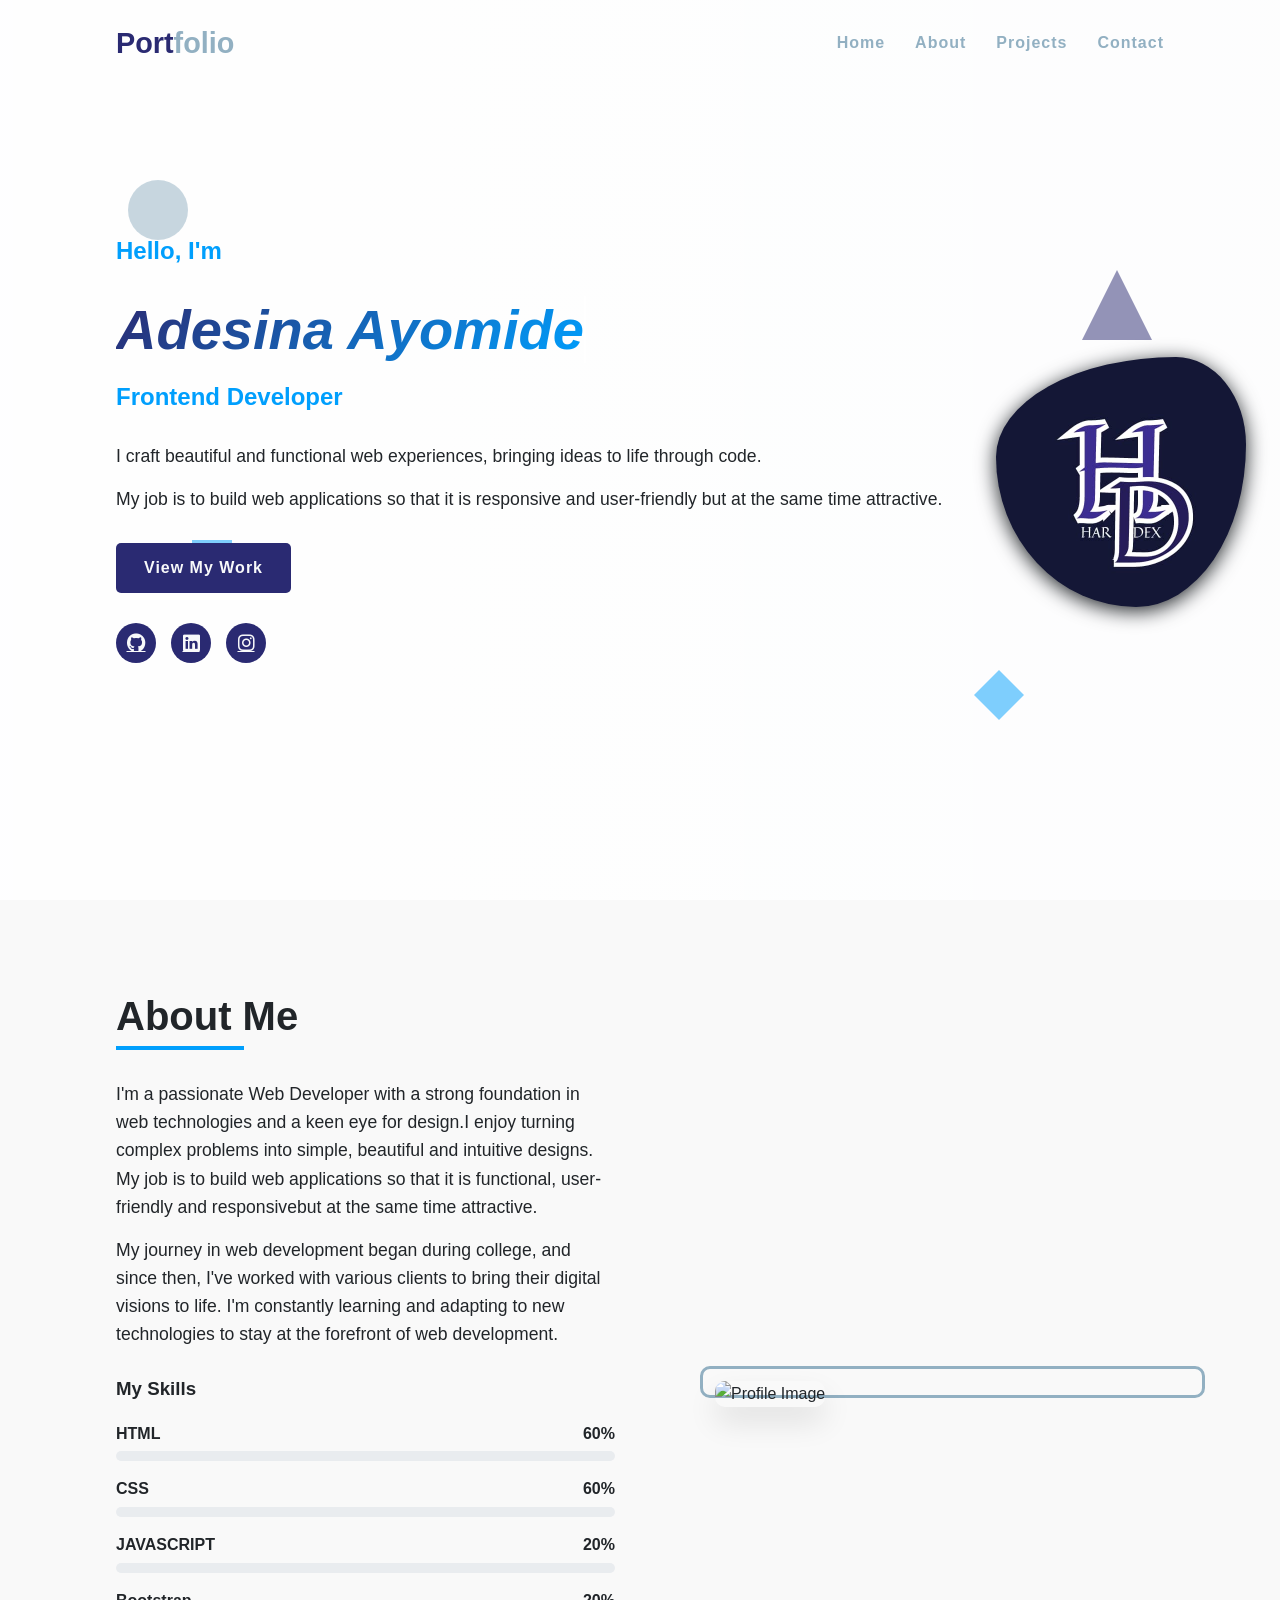
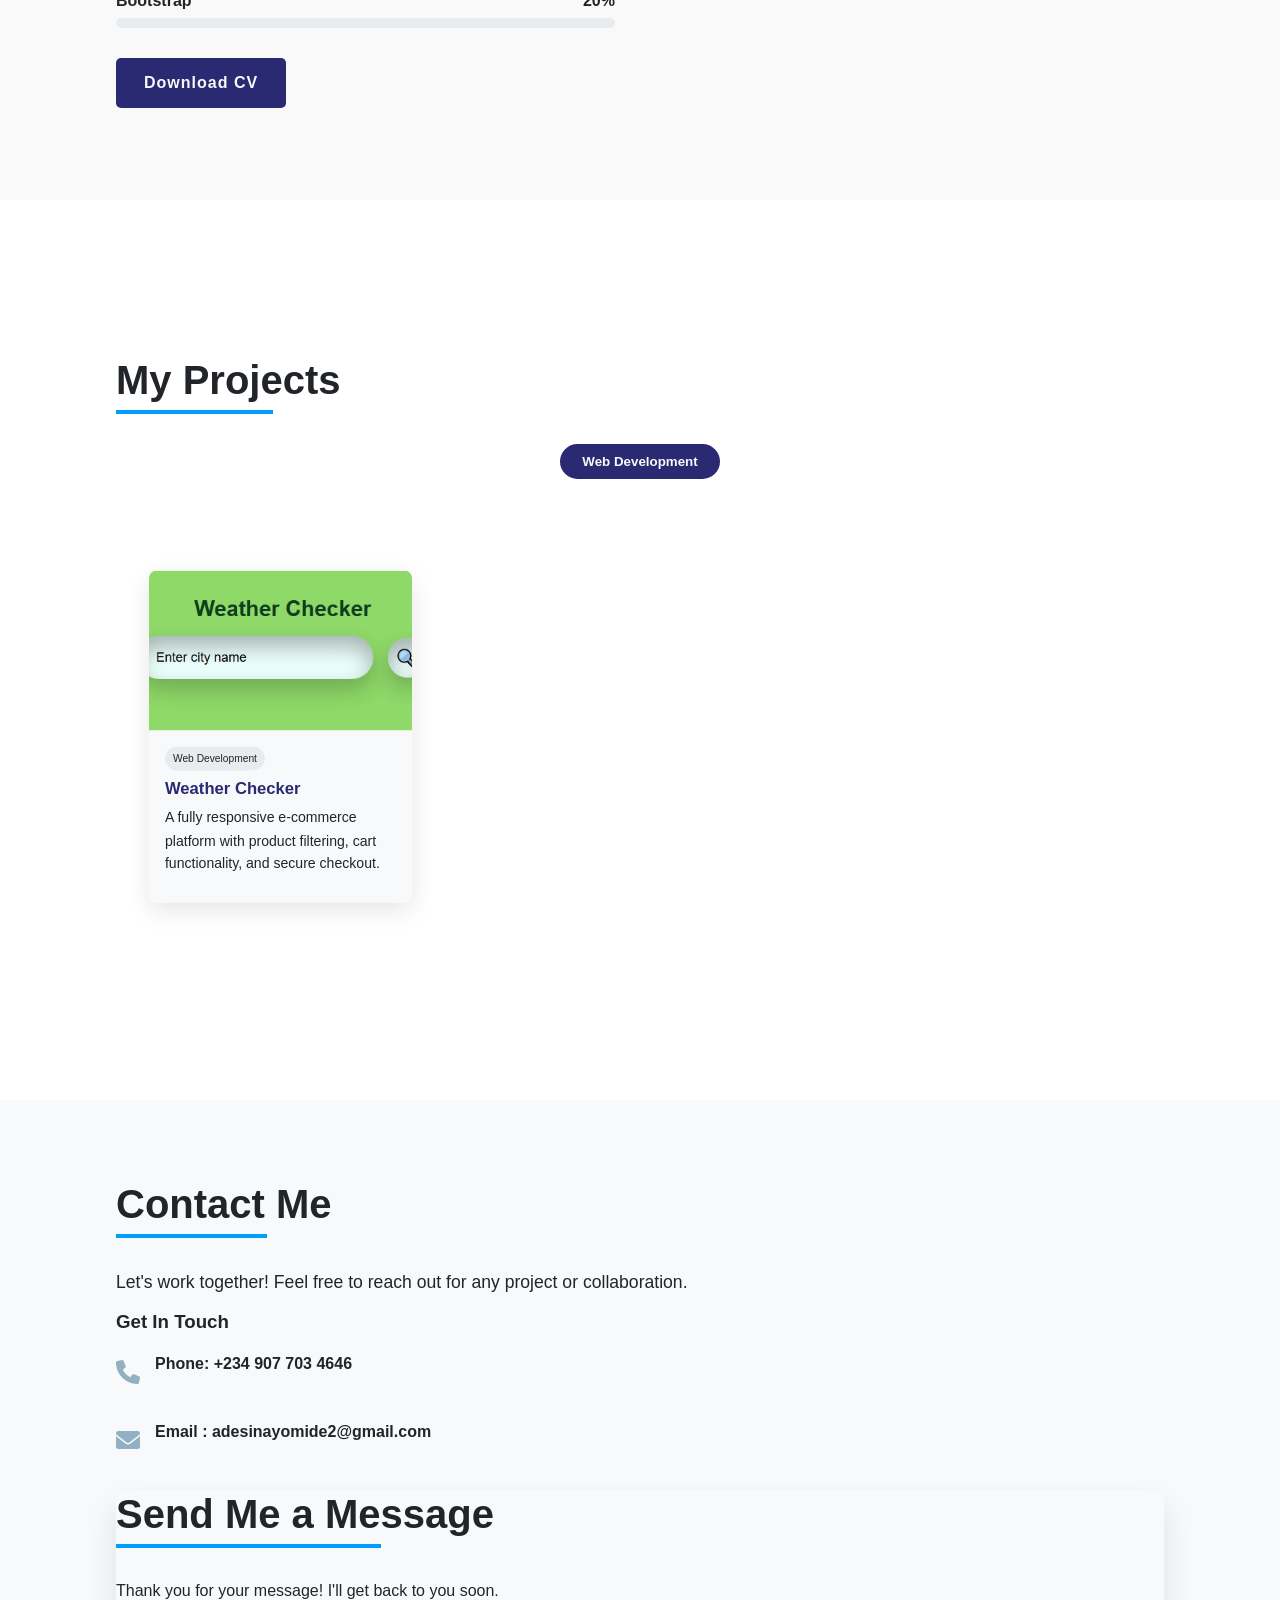
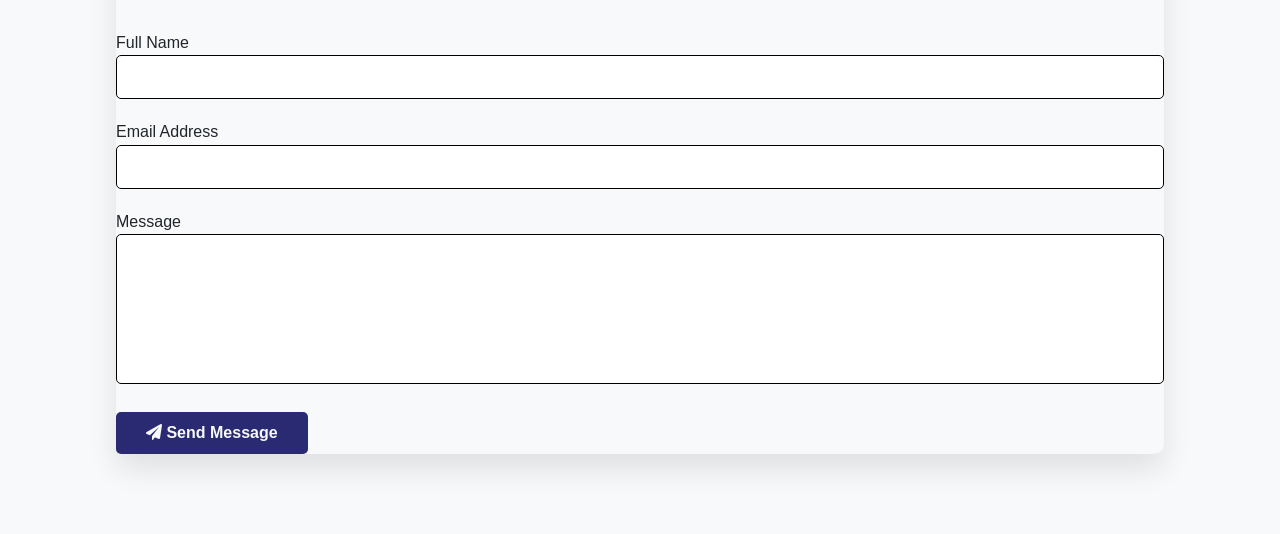
==== portfolio-website.html @ 828b503b "Add files via upload" ====
<!DOCTYPE html>
<html lang="en">
<head>
    <meta charset="UTF-8">
    <meta name="viewport" content="width=device-width, initial-scale=1.0">
    <title>My Portfolio</title>
    <link rel="stylesheet" href="portfolio-website.css">
</head>
<script src="portfolio-website.js"></script>
<link rel="stylesheet" href="https://cdnjs.cloudflare.com/ajax/libs/font-awesome/6.0.0/css/all.min.css">
<body>
    <!-- Header with Navigation -->
    <header>
        <div class="container">
            <nav>
                <!-- Logo -->
                <div class="logo">Port<span style="color: #92b0c2;">folio</span></div>
                
                <!-- Mobile Menu Toggle -->
                <div class="menu-toggle">
                    <div class="bar"></div>
                    <div class="bar"></div>
                    <div class="bar"></div>
                </div>
                
                <!-- Navigation Links -->
                <ul class="nav-list">
                    <li><a href="#home">Home</a></li>
                    <li><a href="#about">About</a></li>
                    <li><a href="#projects">Projects</a></li>
                    <li><a href="#contact">Contact</a></li>
                </ul>
            </nav>
        </div>
    </header>

    <!-- Home Section -->
    <section id="home">
        <!-- Decorative shapes -->
        <div class="shape shape1"></div>
        <div class="shape shape2"></div>
        <div class="shape shape3"></div>
        <div class="shape shape4"></div>
        
        <div class="container">
            <div class="home-content">
                <h3>Hello, I'm</h3>
                <h1 id="typing"><em>Adesina Ayomide</em></h1>
                <!--profile-->
                <div class="div1"><span><img src="assets/images/profile.jpg" alt="" class="img1"></span></div>
                <!---->
                <h3>Frontend Developer</h3>
                <p>I craft beautiful and functional web experiences, bringing ideas to life through code.</p>
                <p>My job is to build web applications so that it is responsive and user-friendly but at the same time attractive.</p>
                <a href="#projects" class="btn">View My Work</a>
                
                <!-- Social media icons -->
                <div class="social-icons">
                    <a href="#"><i class="fab fa-github"></i></a>
                    <a href="#"><i class="fab fa-linkedin"></i></a>
                    <a href="#"><i class="fab fa-instagram"></i></a>
                </div>
            </div>
        </div>
    </section>

    <!-- About Section -->
    <section id="about">
        <div class="container">
            <h2>About Me</h2>
            <div class="about-content">
                <div class="about-text">
                    <p>I'm a passionate Web Developer with a strong foundation in web technologies and a keen eye for design.I enjoy turning complex problems into simple, beautiful and intuitive designs. My job is to build web applications so that it is functional, user-friendly and responsivebut at the same time attractive.</p>
                    <p>My journey in web development began during college, and since then, I've worked with various clients to bring their digital visions to life. I'm constantly learning and adapting to new technologies to stay at the forefront of web development.</p>
                    
                    <!-- Skills section -->
                    <div class="skills">
                        <h3>My Skills</h3>
                        
                        <div class="skill-item">
                            <div class="skill-name">
                                <span>HTML</span>
                                <span>60%</span>
                            </div>
                            <div class="skill-bar">
                                <div class="skill-progress" data-width="60"></div>
                            </div>
                        </div>
                        
                        <div class="skill-item">
                            <div class="skill-name">
                                <span>CSS</span>
                                <span>60%</span>
                            </div>
                            <div class="skill-bar">
                                <div class="skill-progress" data-width="60"></div>
                            </div>
                        </div>
                        
                        <div class="skill-item">
                            <div class="skill-name">
                                <span>JAVASCRIPT</span>
                                <span>20%</span>
                            </div>
                            <div class="skill-bar">
                                <div class="skill-progress" data-width="20"></div>
                            </div>
                        </div>
                        
                        <div class="skill-item">
                            <div class="skill-name">
                                <span>Bootstrap</span>
                                <span>20%</span>
                            </div>
                            <div class="skill-bar">
                                <div class="skill-progress" data-width="20"></div>
                            </div>
                        </div>
                    </div>
                    
                    <a href="#" class="btn">Download CV</a>
                </div>
                
                <div class="about-img">
                    <img src="C:\Users\ADESINA\Downloads\bmw\bmw_m4_csl.jpg" alt="Profile Image">
                </div>
            </div>
        </div>
    </section>

    <!-- Projects Section -->
    <section id="projects">
        <div class="container">
            <h2>My Projects</h2>
            
            <!-- Project filter buttons -->
            <div class="project-filter">
                <button class="filter-btn active" data-filter="web">Web Development</button>
            </div>
            
            <!-- Projects grid -->
            <div class="projects-grid">
                <!-- Project 1 -->
                <div class="project-card" data-category="web">
                    <div class="project-img">
                        <img src="assets/images/project.jpg" alt="Project 1">
                        <div class="project-overlay">
                            <div class="project-links">
                                <a href="#"><i class="fas fa-link"></i></a>
                            </div>
                        </div>
                    </div>
                    <div class="project-info">
                        <span class="project-category">Web Development</span>
                        <h3 class="project-title">Weather Checker</h3>
                        <p>A fully responsive e-commerce platform with product filtering, cart functionality, and secure checkout.</p>
                    </div>
                </div>
            </div>
        </div>
    </section>

<!-- Contact Section -->
    <!-- Contact Section -->
<section id="contact">
    <div class="container">
        <h2>Contact Me</h2>
        <p>Let's work together!  Feel free to reach out for any project or collaboration.</p>
        
        <div class="contact-wrapper">
            <!-- Contact Information -->
            <div class="contact-info">
                <h3>Get In Touch</h3>
                
                <div class="contact-item">
                    <div class="contact-icon">
                        <i class="fas fa-phone"></i>
                    </div>
                    <div class="contact-details">
                        <h4>Phone: +234 907 703 4646</h4>
                    </div>
                </div>
                
                <div class="contact-item">
                    <div class="contact-icon">
                        <i class="fas fa-envelope"></i>
                    </div>
                    <div class="contact-details">
                        <h4>Email : adesinayomide2@gmail.com</h4>
                    </div>
                </div>
            </div>
            
            <!-- Contact Form -->
            <div class="contact-form">
                <h2>Send Me a Message</h2>
                
                <div id="success-message" class="success-message">
                    Thank you for your message! I'll get back to you soon.
                </div>
                <br>
                <form id="contactForm">
                    <div class="form-group">
                        <label for="name">Full Name</label>
                        <input type="text" id="name" name="name" class="form-control" required>
                    </div>
                    
                    <div class="form-group">
                        <label for="email">Email Address</label>
                        <input type="email" id="email" name="email" class="form-control" required>
                    </div>
                                        
                    <div class="form-group">
                        <label for="message">Message</label>
                        <textarea id="message" name="message" class="form-control" rows="5" required></textarea>
                    </div>
                    
                    <button type="submit" class="form-submit">
                        <i class="fas fa-paper-plane"></i> Send Message
                    </button>
                </form>
            </div>
        </div>
    </div>
</section>

</body>
</html>
---- portfolio-website.css ----
#typing {
    width: 470px;
    overflow: hidden;
    white-space: nowrap;
    border-right: 2px solid #fff;
    animation: typing 2s steps(10, end), cursor .5s steps(10, end) infinite;
}
@keyframes typing {
    from { width: 0 }
}
@keyframes cursor {
    75% { border-color: #92b0c2 }
}
/*profile*/
.div1 span { animation: leFadeIn 2s ease-in both, shadow-pop-tr 5s cubic-bezier(0.470, 0.000, 0.745, 0.715) both;}
@keyframes leFadeIn {
    from { opacity: 0 }
    to { opacity: 1 }
}
@keyframes shadow-pop-tr {
    0% {
              box-shadow: 0 0 #3e3e3e, 0 0 #3e3e3e, 0 0 #3e3e3e, 0 0 #3e3e3e, 0 0 #3e3e3e, 0 0 #3e3e3e, 0 0 #3e3e3e, 0 0 #3e3e3e;
              transform: translateX(0) translateY(0);
    }
    100% {
      box-shadow: 1px -1px #3e3e3e, 2px -2px #3e3e3e, 3px -3px #3e3e3e, 4px -4px #3e3e3e, 5px -5px #3e3e3e, 6px -6px #3e3e3e, 7px -7px #3e3e3e, 8px -8px #3e3e3e;
      transform: translateX(-8px) translateY(8px);
    }
  }
.img1{
    width: 250px;
    border-radius: 72% 28% 44% 56% / 40% 35% 65% 60%;
    filter: drop-shadow(0px 4px 10px);
    position: absolute;
    top: 120px;
    margin-left: 55em;
}

        /* ------- GENERAL STYLING ------- */
        /* Reset default browser styling */
        * {
            margin: 0;
            padding: 0;
            box-sizing: border-box;
            font-family: 'Poppins', sans-serif;
        }

        /* Custom properties for consistent color scheme */
        :root {
            --primary-color: #2a2a72;
            --secondary-color: #009ffd;
            --accent-color: #ff7e5f;
            --light-color: #f8f9fa;
            --dark-color: #212529;
            --transition: all 0.3s ease-in-out;
        }

        /* Smooth scrolling behavior */
        html {
            scroll-behavior: smooth;
        }

        body {
            line-height: 1.6;
            color: var(--dark-color);
            background-color: var(--light-color);
            overflow-x: hidden;
        }

        /* Container for centering content */
        .container {
            width: 85%;
            max-width: 1200px;
            margin: 0 auto;
            padding: 0 20px;
        }

        /* Section styling */
        section {
            padding: 80px 0;
            min-height: 100vh;
            display: flex;
            align-items: center;
        }

        /* Headings styling */
        h1, h2, h3, h4, h5, h6 {
            margin-bottom: 20px;
            line-height: 1.2;
        }

        h2 {
            font-size: 2.5rem;
            position: relative;
            display: inline-block;
            margin-bottom: 40px;
            color: var(--dark-color);
        }

        /* Underline effect for headings */
        h2::after {
            content: '';
            position: absolute;
            width: 70%;
            height: 4px;
            background: var(--secondary-color);
            left: 0;
            bottom: -10px;
            transition: var(--transition);
        }

        /* Hover effect for heading underline */
        h2:hover::after {
            width: 100%;
            background: #92b0c2;
        }

        p {
            margin-bottom: 15px;
            font-size: 1.1rem;
        }

        /* Button styling */
        .btn {
            display: inline-block;
            padding: 12px 28px;
            background: var(--primary-color);
            color: var(--light-color);
            border: none;
            border-radius: 5px;
            text-decoration: none;
            font-weight: bold;
            letter-spacing: 1px;
            cursor: pointer;
            transition: var(--transition);
            margin-top: 15px;
        }

        .btn:hover {
            background: var(--secondary-color);
            transform: translateY(-5px);
            box-shadow: 0 10px 20px rgba(0, 0, 0, 0.1);
        }

        /* ------- NAVBAR STYLING ------- */
        header {
            position: fixed;
            top: 0;
            left: 0;
            width: 100%;
            padding: 20px 0;
            z-index: 1000;
            background-color: transparent;
            transition: var(--transition);
        }

        /* Navbar background on scroll */
        header.scrolled {
            background-color: var(--light-color);
            box-shadow: 0 5px 20px rgba(0, 0, 0, 0.1);
            padding: 15px 0;
        }

        nav {
            display: flex;
            justify-content: space-between;
            align-items: center;
        }

        .logo {
            position: relative !important;
            font-size: 1.8rem;
            font-weight: 700;
            color: var(--primary-color);
        }

        .logo span {
            color: var(--accent-color);
        }

        .nav-list {
            display: flex;
            list-style: none;
        }

        .nav-list li {
            margin-left: 30px;
        }

        .nav-list a {
            color: #92b0c2;
            text-decoration: none;
            font-weight: 600;
            letter-spacing: 1px;
            transition: var(--transition);
            position: relative;
        }

        /* Navbar link hover effect */
        .nav-list a::after {
            content: '';
            position: absolute;
            width: 0;
            height: 2px;
            background: #618094;
            left: 0;
            bottom: -5px;
            transition: var(--transition);
        }

        .nav-list a:hover {
            color: #92b0c2;
        }

        .nav-list a:hover::after {
            width: 100%;
        }

        /* Mobile menu toggle */
        .menu-toggle {
            display: none;
            flex-direction: column;
            cursor: pointer;
        }

        .bar {
            width: 25px;
            height: 3px;
            background-color: var(--dark-color);
            margin: 3px 0;
            transition: var(--transition);
        }

        /* ------- HOME SECTION ------- */
        #home {
            background: linear-gradient(to right, rgba(255, 255, 255, 0.9), rgba(255, 255, 255, 0.7)), 
                        url('https://source.unsplash.com/random/1920x1080/?technology') no-repeat center center/cover;
            position: relative;
        }

        .home-content {
            text-align: left;
            opacity: 0;
            transform: translateY(50px);
            animation: fadeInUp 1s forwards 0.5s;
        }

        .home-content h1 {
            font-size: 3.5rem;
            margin-bottom: 20px;
            background: linear-gradient(135deg, var(--primary-color), var(--secondary-color)) center;
            color: transparent;
            background-clip: text;
        }

        .home-content h3 {
            font-size: 1.5rem;
            margin-bottom: 30px;
            color: var(--secondary-color);
        }

        .social-icons {
            margin-top: 30px;
            display: flex;
            gap: 15px;
        }

        .social-icons a {
            display: inline-flex;
            align-items: center;
            justify-content: center;
            width: 40px;
            height: 40px;
            border-radius: 50%;
            background: var(--primary-color);
            color: var(--light-color);
            font-size: 1.2rem;
            transition: var(--transition);
        }

        .social-icons img{
            height: 40px;
            width: 40px;
        }
        .social-icons a:hover {
            background: #92b0c2;
            transform: translateY(-5px);
        }

        /* ------- ABOUT SECTION ------- */
        #about {
            background-color: #f9f9f9;
        }

        .about-content {
            display: grid;
            grid-template-columns: 1fr 1fr;
            gap: 50px;
            align-items: center;
        }

        .about-img {
            position: relative;
            opacity: 1;
            transform: translateX(50px);
            transition: var(--transition);
        }

        .about-img.animate {
            opacity: 1;
            transform: translateX(0);
        }

        .about-img img {
            width: 100%;
            border-radius: 10px;
            box-shadow: 0 15px 30px rgba(0, 0, 0, 0.1);
            transition: var(--transition);
            height: 75%;
        }

        .about-img::before {
            content: '';
            position: absolute;
            width: 100%;
            height: 100%;
            border: 3px solid #92b0c2;
            top: -15px;
            left: -15px;
            border-radius: 10px;
            z-index: -1;
            transition: var(--transition);
        }

        .about-img:hover::before {
            top: -25px;
            left: -25px;
        }

        .about-img:hover img {
            transform: scale(1.05);
        }

        .skills {
            margin-top: 30px;
        }

        .skill-item {
            margin-bottom: 15px;
        }

        .skill-name {
            display: flex;
            justify-content: space-between;
            margin-bottom: 5px;
            font-weight: 600;
        }

        .skill-bar {
            width: 100%;
            height: 10px;
            background-color: #e9ecef;
            border-radius: 10px;
            overflow: hidden;
        }

        .skill-progress {
            height: 100%;
            background: linear-gradient(to right, var(--primary-color), var(--secondary-color));
            border-radius: 10px;
            width: 0;
            transition: width 1.5s ease-out;
        }

        /* ------- PROJECTS SECTION ------- */
        #projects {
            background-color: #ffffff;
        }

        .project-filter {
            display: flex;
            justify-content: center;
            flex-wrap: wrap;
            margin-bottom: 40px;
        }

        .filter-btn {
            padding: 8px 20px;
            margin: 0 10px 10px;
            background: transparent;
            border: 2px solid var(--primary-color);
            color: var(--primary-color);
            border-radius: 30px;
            cursor: pointer;
            font-weight: 600;
            transition: var(--transition);
        }

        .filter-btn.active, .filter-btn:hover {
            background: var(--primary-color);
            color: var(--light-color);
        }

        .projects-grid {
            display: grid;
            grid-template-columns: repeat(auto-fill, minmax(300px, 1fr));
            gap: 30px;
        }

        .project-card {
            border-radius: 10px;
            overflow: hidden;
            box-shadow: 0 10px 30px rgba(0, 0, 0, 0.1);
            position: relative;
            opacity: 1;
            transform: scale(0.8);
            transition: transform 0.5s cubic-bezier(0.175, 0.885, 0.32, 1.275);
        }

        .project-card.animate {
            opacity: 1;
            transform: scale(1);
        }

        .project-img {
            position: relative;
            overflow: hidden;
            height: 200px;
        }

        .project-img img {
            width: 100%;
            height: 100%;
            object-fit: cover;
            transition: var(--transition);
        }

        .project-card:hover .project-img img {
            transform: scale(1.1);
        }

        .project-overlay {
            position: absolute;
            top: 0;
            left: 0;
            width: 100%;
            height: 100%;
            background: rgba(0, 0, 0, 0.8);
            display: flex;
            align-items: center;
            justify-content: center;
            opacity: 0;
            transition: var(--transition);
        }

        .project-card:hover .project-overlay {
            opacity: 1;
        }

        .project-links {
            display: flex;
            gap: 15px;
        }

        .project-links a {
            display: inline-flex;
            align-items: center;
            justify-content: center;
            width: 45px;
            height: 45px;
            border-radius: 50%;
            background: var(--light-color);
            color: var(--primary-color);
            font-size: 1.2rem;
            transition: var(--transition);
        }

        .project-links a:hover {
            background: #92b0c2;
            color: var(--light-color);
            transform: translateY(-5px);
        }

        .project-info {
            padding: 20px;
            background: var(--light-color);
        }

        .project-title {
            font-size: 1.3rem;
            margin-bottom: 10px;
            color: var(--primary-color);
        }

        .project-category {
            display: inline-block;
            padding: 5px 10px;
            background: #e9ecef;
            border-radius: 20px;
            font-size: 0.8rem;
            color: var(--dark-color);
            margin-bottom: 10px;
        }

        /* ------- CONTACT SECTION ------- */
        #contact {
            background: linear-gradient(to right, var(--light-color), var(--light-color)), url(https://source.unsplash.com/random/1920x1080/?technology) no-repeat center center / cover;
            color: var(--dark-color);
            position: relative;
        }

        #contact h2, #contact p {
            color: var(--dark-color);
        }

        .contact-content {
            display: grid;
            grid-template-columns: 1fr 1fr;
            gap: 50px;
        }

        .contact-item {
            display: flex;
            align-items: flex-start;
            margin-bottom: 30px;
        }

        .contact-icon {
            font-size: 1.5rem;
            margin-right: 15px;
            color: #92b0c2;
        }

        .contact-details h4 {
            margin-bottom: 5px;
        }

        .contact-form {
            background: var(--light-color);
            border-radius: 10px;
            box-shadow: 0 15px 30px rgba(0, 0, 0, 0.1);
        }

        .form-group {
            margin-bottom: 20px;
        }

        .form-group input{
            border-color: #000;
        }

        .form-control {
            width: 100%;
            padding: 12px 15px;
            border: 1px solid #000;
            border-radius: 5px;
            font-size: 1rem;
            transition: var(--transition);
        }

        .form-control:focus {
            outline: none;
            border-color: var(--secondary-color);
            box-shadow: 0 0 10px rgba(0, 159, 253, 0.1);
        }

        textarea.form-control {
            resize: none;
            height: 150px;
        }

        .form-submit {
            background: var(--primary-color);
            color: var(--light-color);
            border: none;
            padding: 12px 30px;
            border-radius: 5px;
            cursor: pointer;
            font-size: 1rem;
            font-weight: 600;
            transition: var(--transition);
        }

        .form-submit:hover {
            background: #92b0c2;
            transform: translateY(-5px);
        }

        /* ------- FOOTER ------- */
        footer {
            background: var(--dark-color);
            color: var(--light-color);
            padding: 30px 0;
            text-align: center;
        }

        .footer-content {
            display: flex;
            flex-direction: column;
            align-items: center;
        }

        .footer-logo {
            font-size: 2rem;
            font-weight: 700;
            margin-bottom: 20px;
        }

        .footer-links {
            list-style: none;
            display: flex;
            justify-content: center;
            margin-bottom: 20px;
        }

        .footer-links li {
            margin: 0 15px;
        }

        .footer-links a {
            color: var(--light-color);
            text-decoration: none;
        }

        .footer-links a:hover {
            color: var(--accent-color);
        }

        .footer-social {
            margin-bottom: 20px;
        }

        .footer-social a {
            display: inline-flex;
            align-items: center;
            justify-content: center;
            width: 35px;
            height: 35px;
            border-radius: 50%;
            background: #444;
            color: var(--light-color);
            margin: 0 5px;
            transition: var(--transition);
        }

        .footer-social a:hover {
            background: var(--accent-color);
        }

        /* ------- ANIMATIONS ------- */
        @keyframes fadeInUp {
            from {
                opacity: 0;
                transform: translateY(50px);
            }
            to {
                opacity: 1;
                transform: translateY(0);
            }
        }

        @keyframes float {
            0% {
                transform: translateY(0);
            }
            50% {
                transform: translateY(-20px);
            }
            100% {
                transform: translateY(0);
            }
        }

        /* Animation for home decoration shapes */
        .shape {
            position: absolute;
            opacity: 0.5;
            animation: float 6s ease-in-out infinite;
        }

        .shape1 {
            top: 20%;
            left: 10%;
            width: 60px;
            height: 60px;
            background: #92b0c2;
            border-radius: 50%;
            animation-delay: 0s;
        }

        .shape2 {
            top: 60%;
            left: 15%;
            width: 40px;
            height: 40px;
            background: var(--secondary-color);
            animation-delay: 1s;
        }

        .shape3 {
            top: 30%;
            right: 10%;
            width: 70px;
            height: 70px;
            background: var(--primary-color);
            clip-path: polygon(50% 0%, 0% 100%, 100% 100%);
            animation-delay: 2s;
        }

        .shape4 {
            bottom: 20%;
            right: 20%;
            width: 50px;
            height: 50px;
            background: var(--secondary-color);
            clip-path: polygon(50% 0%, 100% 50%, 50% 100%, 0% 50%);
            animation-delay: 3s;
        }
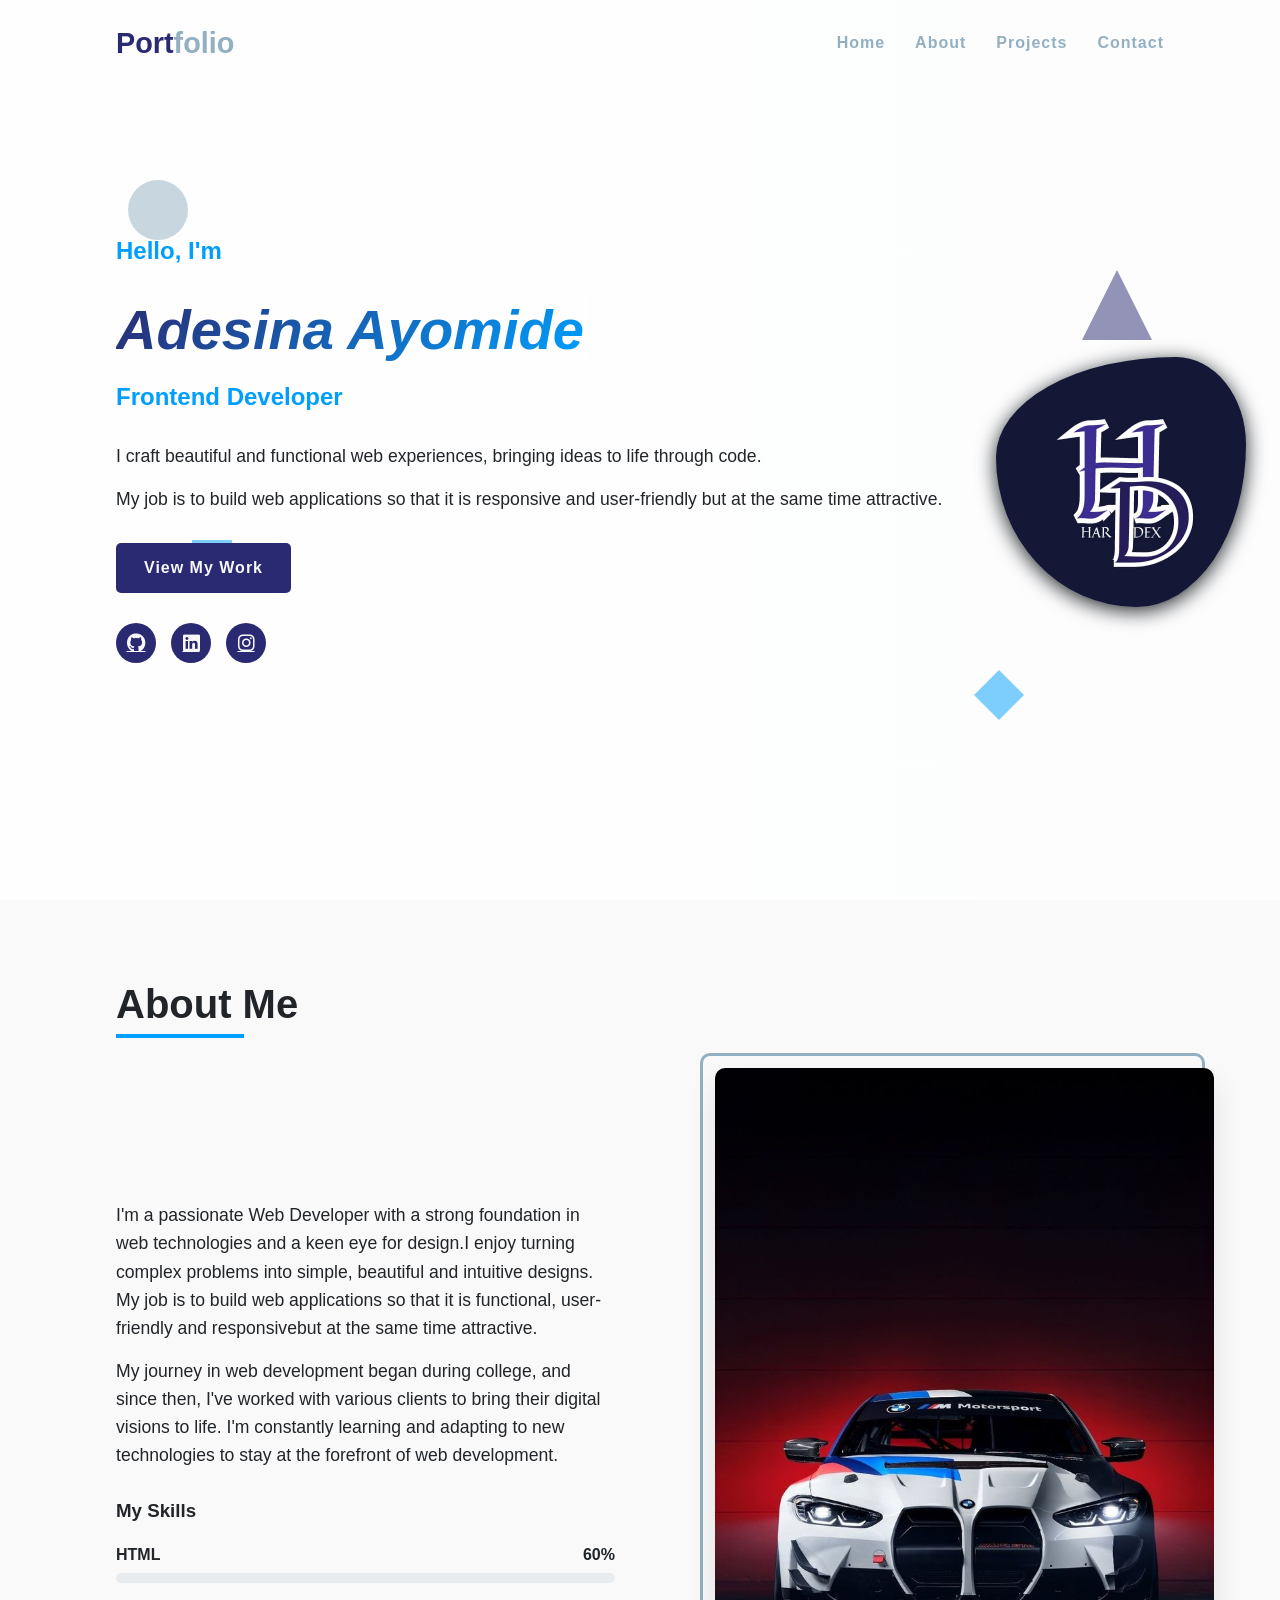
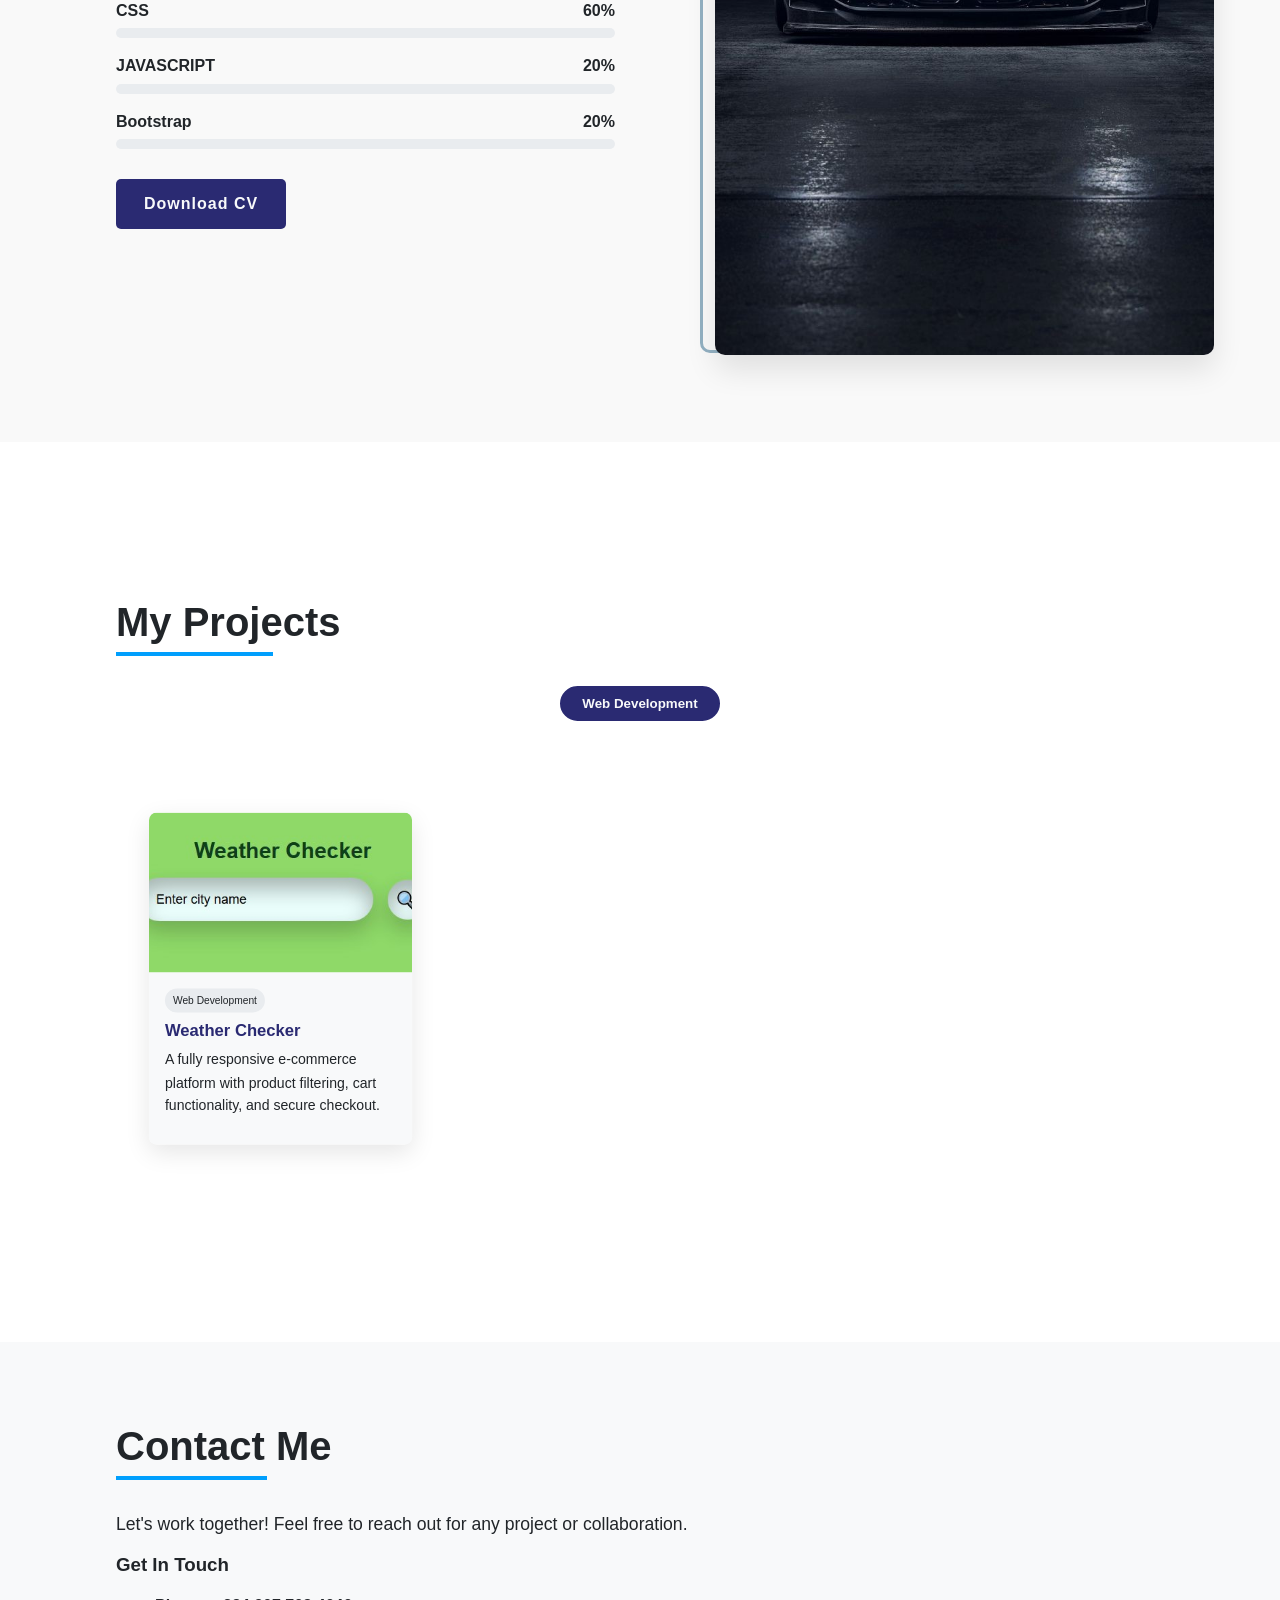
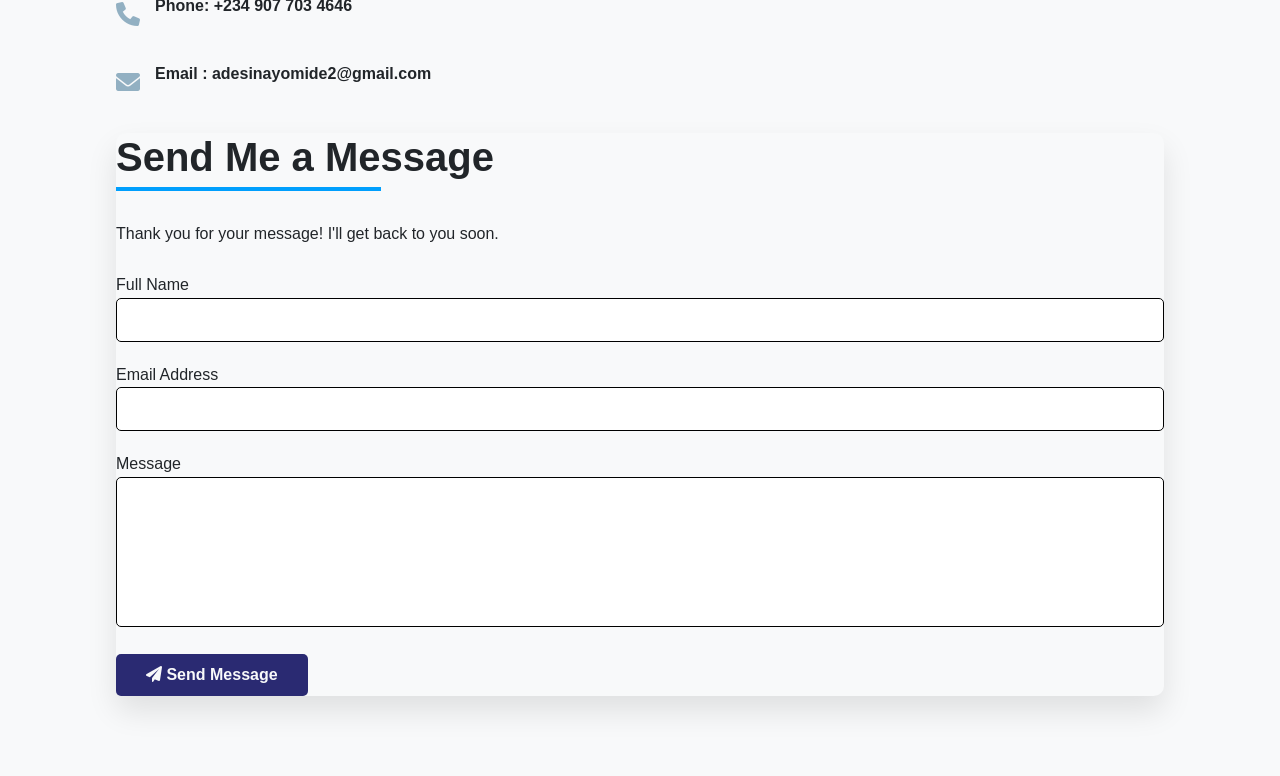
==== commit 874d44ef: "Add files via upload" ====
--- a/portfolio-website.html
+++ b/portfolio-website.html
@@ -47,7 +47,7 @@
                 <h3>Hello, I'm</h3>
                 <h1 id="typing"><em>Adesina Ayomide</em></h1>
                 <!--profile-->
-                <div class="div1"><span><img src="assets/images/profile.jpg" alt="" class="img1"></span></div>
+                <div class="div1"><span><img src="images/profile.jpg" alt="" class="img1"></span></div>
                 <!---->
                 <h3>Frontend Developer</h3>
                 <p>I craft beautiful and functional web experiences, bringing ideas to life through code.</p>
@@ -122,7 +122,7 @@
                 </div>
                 
                 <div class="about-img">
-                    <img src="C:\Users\ADESINA\Downloads\bmw\bmw_m4_csl.jpg" alt="Profile Image">
+                    <img src="images/bmw_m4_csl.jpg" alt="Profile Image">
                 </div>
             </div>
         </div>
@@ -143,7 +143,7 @@
                 <!-- Project 1 -->
                 <div class="project-card" data-category="web">
                     <div class="project-img">
-                        <img src="assets/images/project.jpg" alt="Project 1">
+                        <img src="images/project.jpg" alt="Project 1">
                         <div class="project-overlay">
                             <div class="project-links">
                                 <a href="#"><i class="fas fa-link"></i></a>
